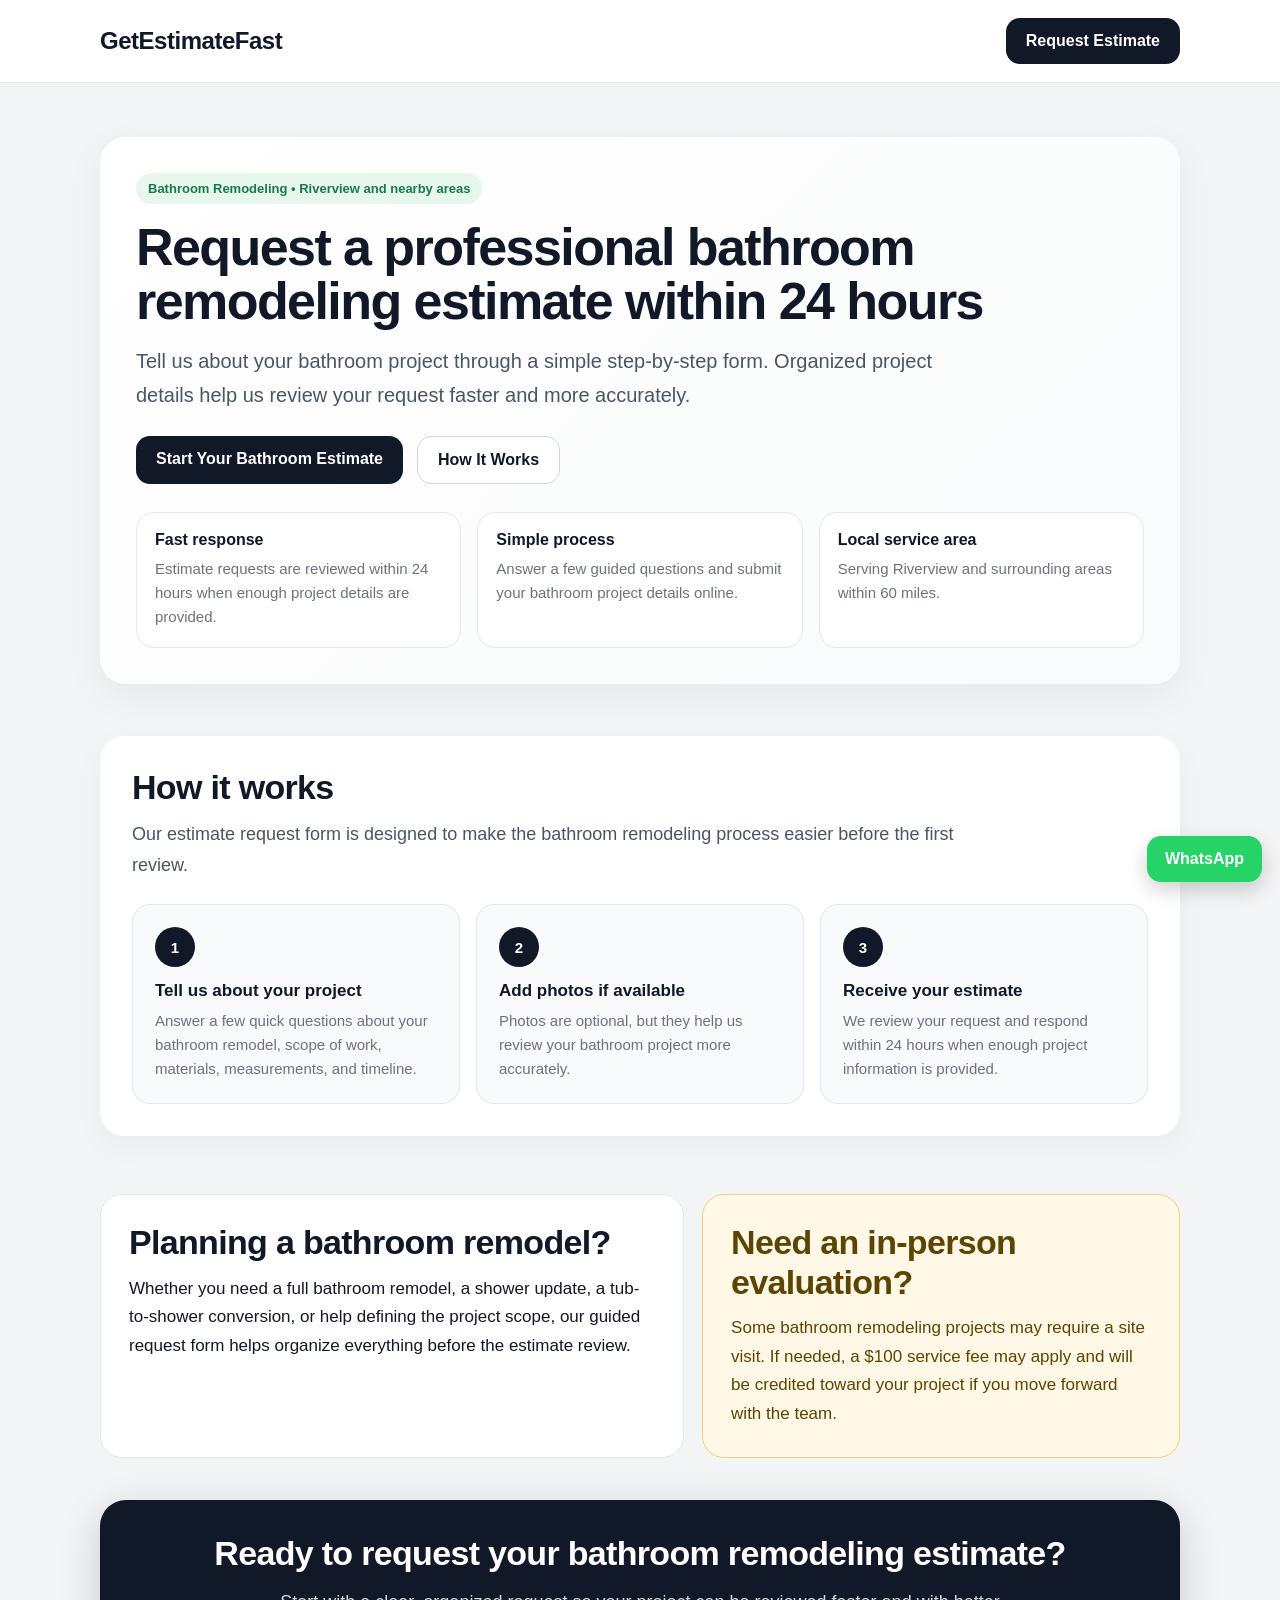
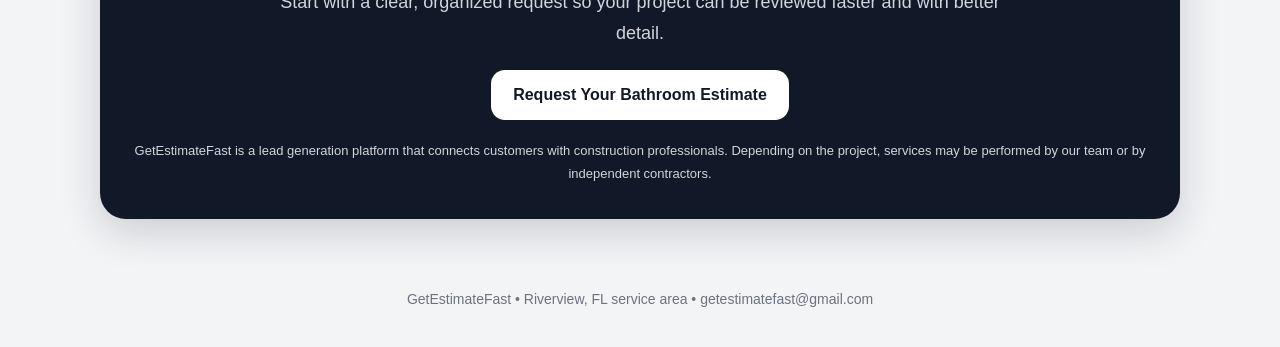
==== index.html @ bce9cc0d "Add files via upload" ====
<!DOCTYPE html>
<html lang="en">
<head>

<!-- Google tag (gtag.js) -->
<script async src="https://www.googletagmanager.com/gtag/js?id=AW-18090208680"></script>
<script>
  window.dataLayer = window.dataLayer || [];
  function gtag(){dataLayer.push(arguments);}
  gtag('js', new Date());

  gtag('config', 'AW-18090208680');
</script>

  <meta charset="UTF-8" />
  <meta name="viewport" content="width=device-width, initial-scale=1.0" />
  <title>GetEstimateFast | Bathroom Remodeling Estimates</title>
  <meta
    name="description"
    content="Request a professional bathroom remodeling estimate within 24 hours in Riverview and surrounding areas."
  />
  <style>
    * {
      box-sizing: border-box;
    }

    body {
      margin: 0;
      font-family: Arial, sans-serif;
      background: #f3f4f6;
      color: #111827;
    }

    .container {
      max-width: 1120px;
      margin: 0 auto;
      padding: 0 20px;
    }

    .header {
      position: sticky;
      top: 0;
      z-index: 100;
      background: rgba(255,255,255,0.96);
      backdrop-filter: blur(8px);
      border-bottom: 1px solid #e5e7eb;
    }

    .header-inner {
      display: flex;
      align-items: center;
      justify-content: space-between;
      gap: 16px;
      padding: 18px 0;
    }

    .brand {
      text-decoration: none;
      color: #111827;
      font-size: 24px;
      font-weight: 800;
      letter-spacing: -0.02em;
    }

    .header-btn,
    .primary-btn,
    .secondary-btn,
    .cta-btn,
    .wa-float {
      text-decoration: none;
      font-weight: 800;
      border-radius: 14px;
      transition: 0.2s ease;
    }

    .header-btn,
    .primary-btn {
      background: #111827;
      color: #fff;
      display: inline-block;
      padding: 14px 20px;
    }

    .secondary-btn {
      background: #fff;
      color: #111827;
      border: 1px solid #d1d5db;
      display: inline-block;
      padding: 14px 20px;
    }

    .header-btn:hover,
    .primary-btn:hover,
    .secondary-btn:hover,
    .cta-btn:hover,
    .wa-float:hover {
      opacity: 0.95;
    }

    .hero {
      padding: 54px 0 28px;
    }

    .hero-card {
      background: linear-gradient(135deg, #ffffff 0%, #f9fafb 100%);
      border-radius: 26px;
      padding: 36px;
      box-shadow: 0 12px 40px rgba(0,0,0,0.05);
    }

    .badge {
      display: inline-block;
      background: #e8f7ec;
      color: #18794e;
      font-size: 13px;
      font-weight: 800;
      padding: 8px 12px;
      border-radius: 999px;
      margin-bottom: 16px;
    }

    h1 {
      margin: 0 0 16px;
      font-size: 52px;
      line-height: 1.04;
      letter-spacing: -0.03em;
      max-width: 860px;
    }

    .hero-text {
      max-width: 820px;
      font-size: 20px;
      line-height: 1.7;
      color: #4b5563;
      margin: 0 0 24px;
    }

    .hero-actions {
      display: flex;
      flex-wrap: wrap;
      gap: 14px;
      margin-bottom: 28px;
    }

    .hero-grid {
      display: grid;
      grid-template-columns: repeat(3, 1fr);
      gap: 16px;
      margin-top: 10px;
    }

    .hero-info {
      background: #fff;
      border: 1px solid #e5e7eb;
      border-radius: 18px;
      padding: 18px;
    }

    .hero-info strong {
      display: block;
      margin-bottom: 8px;
      font-size: 16px;
    }

    .hero-info span {
      display: block;
      color: #6b7280;
      font-size: 15px;
      line-height: 1.6;
    }

    .section {
      padding: 24px 0;
    }

    .section-card {
      background: #fff;
      border-radius: 24px;
      padding: 32px;
      box-shadow: 0 10px 32px rgba(0,0,0,0.04);
    }

    h2 {
      margin: 0 0 12px;
      font-size: 34px;
      line-height: 1.15;
      letter-spacing: -0.02em;
    }

    .section-text {
      margin: 0;
      color: #4b5563;
      font-size: 18px;
      line-height: 1.7;
      max-width: 860px;
    }

    .steps-grid {
      display: grid;
      grid-template-columns: repeat(3, 1fr);
      gap: 16px;
      margin-top: 24px;
    }

    .step-card {
      background: #f9fafb;
      border: 1px solid #e5e7eb;
      border-radius: 18px;
      padding: 22px;
    }

    .step-number {
      width: 40px;
      height: 40px;
      border-radius: 999px;
      background: #111827;
      color: #fff;
      display: flex;
      align-items: center;
      justify-content: center;
      font-weight: 800;
      font-size: 15px;
      margin-bottom: 14px;
    }

    .step-card strong {
      display: block;
      margin-bottom: 8px;
      font-size: 17px;
    }

    .step-card span {
      color: #6b7280;
      font-size: 15px;
      line-height: 1.6;
    }

    .split-grid {
      display: grid;
      grid-template-columns: 1.1fr 0.9fr;
      gap: 18px;
      margin-top: 10px;
    }

    .feature-box,
    .visit-box {
      border-radius: 22px;
      padding: 28px;
    }

    .feature-box {
      background: #fff;
      border: 1px solid #e5e7eb;
    }

    .visit-box {
      background: #fff8e7;
      border: 1px solid #f3d27a;
      color: #5c4500;
    }

    .feature-box p,
    .visit-box p {
      margin: 0;
      font-size: 17px;
      line-height: 1.7;
    }

    .cta-section {
      padding: 18px 0 48px;
    }

    .cta-box {
      background: #111827;
      color: #fff;
      border-radius: 26px;
      text-align: center;
      padding: 34px;
      box-shadow: 0 12px 40px rgba(17,24,39,0.18);
    }

    .cta-box h2 {
      color: #fff;
      margin-bottom: 14px;
    }

    .cta-box p {
      margin: 0 auto 22px;
      max-width: 760px;
      color: #d1d5db;
      font-size: 18px;
      line-height: 1.7;
    }

    .cta-btn {
      display: inline-block;
      background: #fff;
      color: #111827;
      padding: 16px 22px;
    }

    .disclaimer {
      margin-top: 20px;
      color: #d1d5db;
      font-size: 13px;
      line-height: 1.7;
    }

    .footer {
      text-align: center;
      color: #6b7280;
      font-size: 14px;
      padding: 24px 0 40px;
    }

    .wa-float {
      position: fixed;
      right: 18px;
      bottom: 18px;
      background: #25d366;
      color: #fff;
      padding: 14px 18px;
      display: inline-block;
      box-shadow: 0 8px 20px rgba(0,0,0,0.18);
      z-index: 90;
    }

    @media (max-width: 920px) {
      h1 {
        font-size: 42px;
      }

      .hero-grid,
      .steps-grid,
      .split-grid {
        grid-template-columns: 1fr;
      }
    }

    @media (max-width: 640px) {
      .header-inner {
        flex-direction: column;
        align-items: flex-start;
      }

      .hero {
        padding-top: 28px;
      }

      .hero-card,
      .section-card,
      .cta-box {
        padding: 22px;
      }

      h1 {
        font-size: 34px;
      }

      h2 {
        font-size: 28px;
      }

      .hero-text,
      .section-text,
      .feature-box p,
      .visit-box p,
      .cta-box p {
        font-size: 17px;
      }

      .hero-actions {
        flex-direction: column;
      }

      .header-btn,
      .primary-btn,
      .secondary-btn,
      .cta-btn {
        width: 100%;
        text-align: center;
      }
    }
  </style>
</head>
<body>
  <a
    class="wa-float"
    href="https://wa.me/18135917560?text=Hello,%20I%20would%20like%20to%20request%20a%20bathroom%20remodeling%20estimate."
    target="_blank"
  >
    WhatsApp
  </a>

  <header class="header">
    <div class="container">
      <div class="header-inner">
        <a href="index.html" class="brand">GetEstimateFast</a>
        <a href="bathroom-remodeling.html" class="header-btn">Request Estimate</a>
      </div>
    </div>
  </header>

  <main>
    <section class="hero">
      <div class="container">
        <div class="hero-card">
          <div class="badge">Bathroom Remodeling • Riverview and nearby areas</div>
          <h1>Request a professional bathroom remodeling estimate within 24 hours</h1>
          <p class="hero-text">
            Tell us about your bathroom project through a simple step-by-step form. Organized project details help us review your request faster and more accurately.
          </p>

          <div class="hero-actions">
            <a class="primary-btn" href="bathroom-remodeling.html">Start Your Bathroom Estimate</a>
            <a class="secondary-btn" href="#how-it-works">How It Works</a>
          </div>

          <div class="hero-grid">
            <div class="hero-info">
              <strong>Fast response</strong>
              <span>Estimate requests are reviewed within 24 hours when enough project details are provided.</span>
            </div>
            <div class="hero-info">
              <strong>Simple process</strong>
              <span>Answer a few guided questions and submit your bathroom project details online.</span>
            </div>
            <div class="hero-info">
              <strong>Local service area</strong>
              <span>Serving Riverview and surrounding areas within 60 miles.</span>
            </div>
          </div>
        </div>
      </div>
    </section>

    <section class="section" id="how-it-works">
      <div class="container">
        <div class="section-card">
          <h2>How it works</h2>
          <p class="section-text">
            Our estimate request form is designed to make the bathroom remodeling process easier before the first review.
          </p>

          <div class="steps-grid">
            <div class="step-card">
              <div class="step-number">1</div>
              <strong>Tell us about your project</strong>
              <span>Answer a few quick questions about your bathroom remodel, scope of work, materials, measurements, and timeline.</span>
            </div>
            <div class="step-card">
              <div class="step-number">2</div>
              <strong>Add photos if available</strong>
              <span>Photos are optional, but they help us review your bathroom project more accurately.</span>
            </div>
            <div class="step-card">
              <div class="step-number">3</div>
              <strong>Receive your estimate</strong>
              <span>We review your request and respond within 24 hours when enough project information is provided.</span>
            </div>
          </div>
        </div>
      </div>
    </section>

    <section class="section">
      <div class="container">
        <div class="split-grid">
          <div class="feature-box">
            <h2>Planning a bathroom remodel?</h2>
            <p>
              Whether you need a full bathroom remodel, a shower update, a tub-to-shower conversion, or help defining the project scope, our guided request form helps organize everything before the estimate review.
            </p>
          </div>

          <div class="visit-box">
            <h2>Need an in-person evaluation?</h2>
            <p>
              Some bathroom remodeling projects may require a site visit. If needed, a $100 service fee may apply and will be credited toward your project if you move forward with the team.
            </p>
          </div>
        </div>
      </div>
    </section>

    <section class="cta-section">
      <div class="container">
        <div class="cta-box">
          <h2>Ready to request your bathroom remodeling estimate?</h2>
          <p>
            Start with a clear, organized request so your project can be reviewed faster and with better detail.
          </p>
          <a class="cta-btn" href="bathroom-remodeling.html">Request Your Bathroom Estimate</a>

          <div class="disclaimer">
            GetEstimateFast is a lead generation platform that connects customers with construction professionals. Depending on the project, services may be performed by our team or by independent contractors.
          </div>
        </div>
      </div>
    </section>
  </main>

  <footer class="footer">
    <div class="container">
      GetEstimateFast • Riverview, FL service area • getestimatefast@gmail.com
    </div>
  </footer>
</body>
</html>
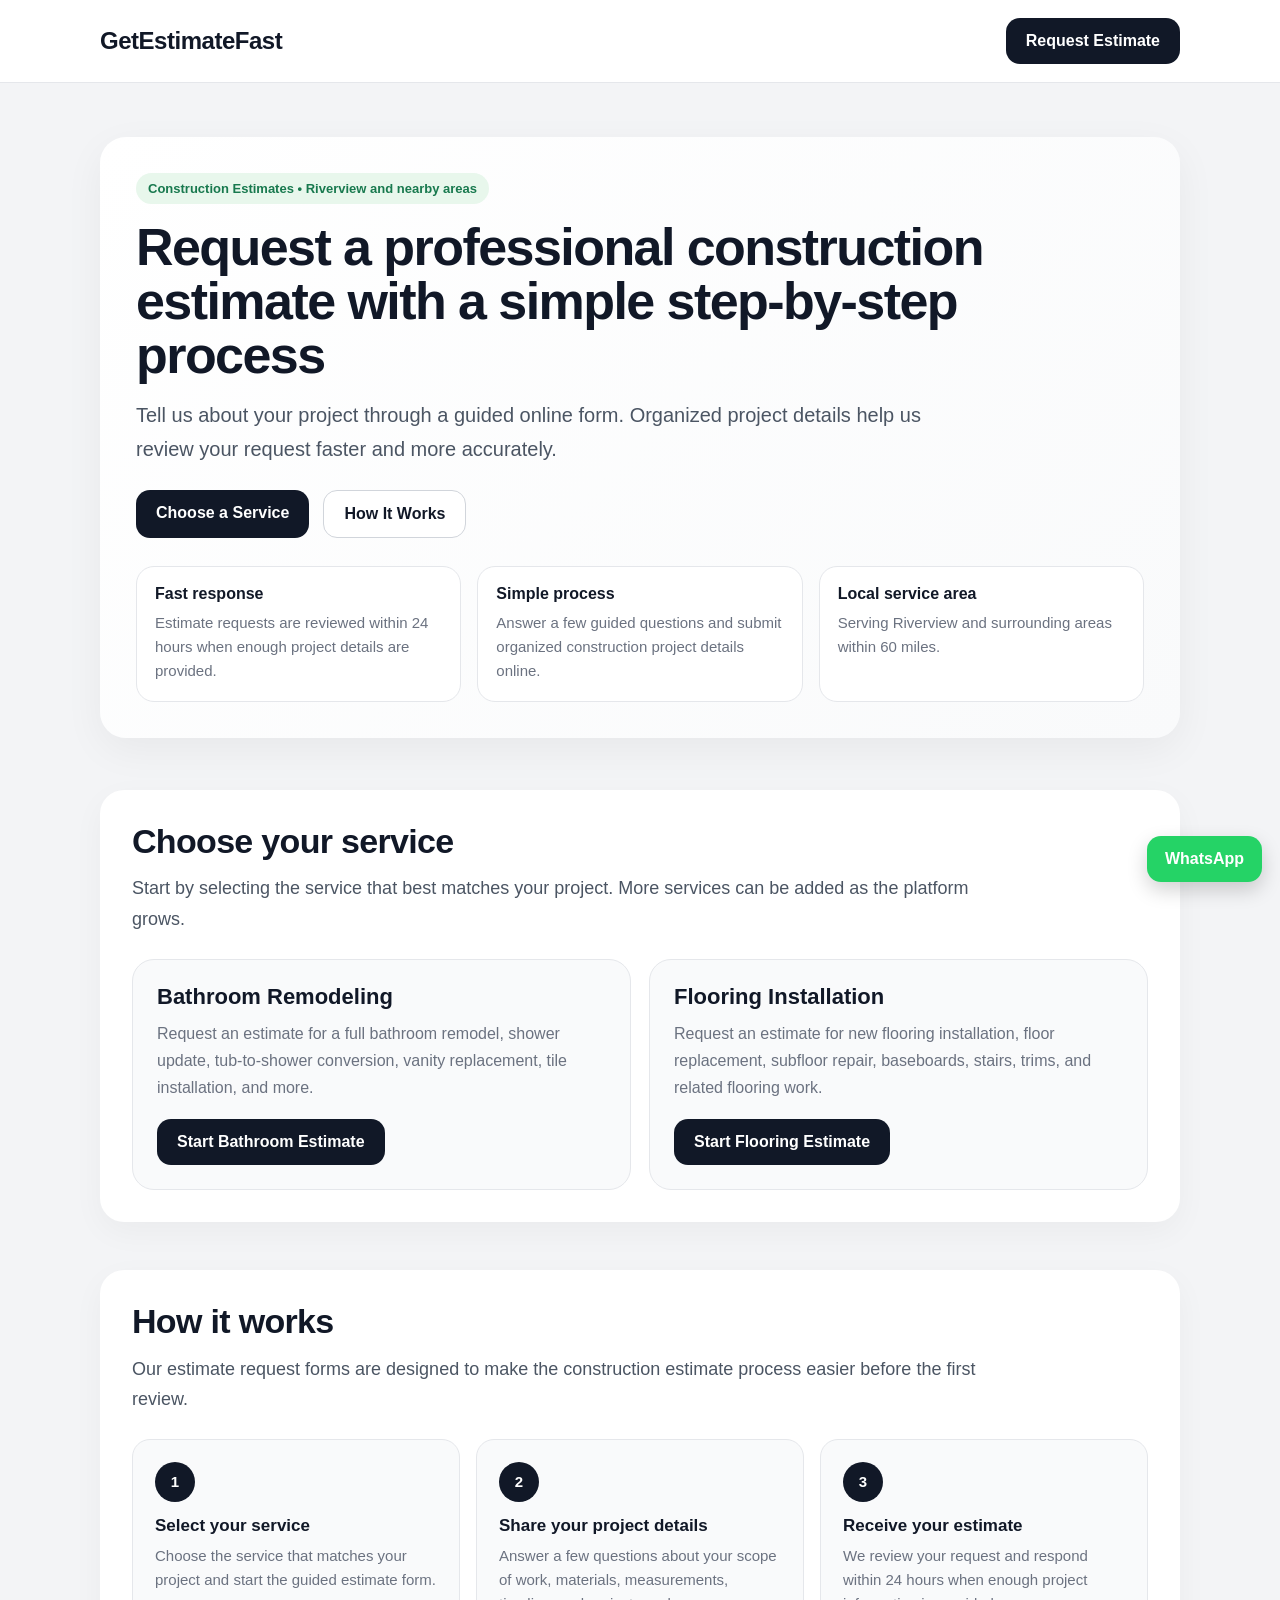
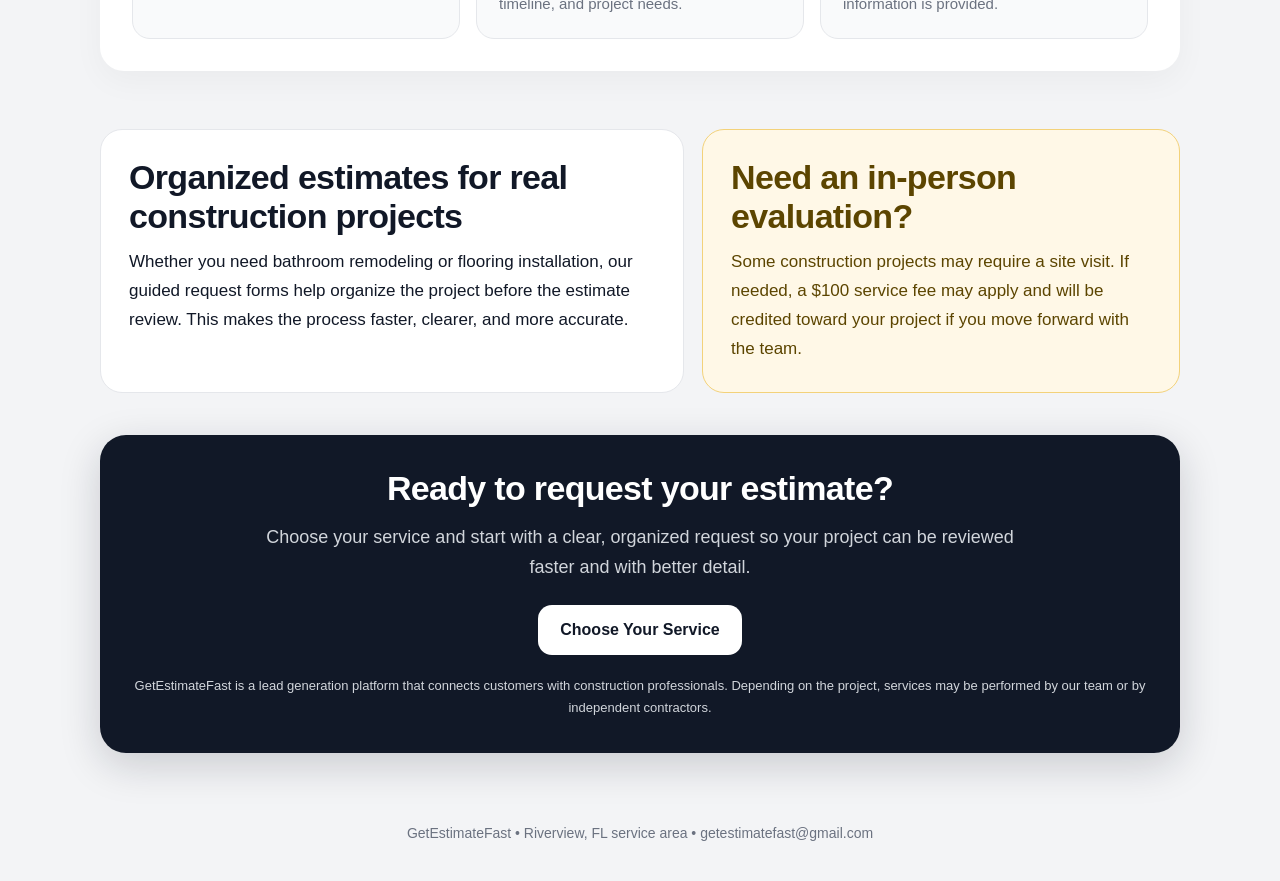
==== commit 0d9a1ca5: "Update index.html" ====
--- a/index.html
+++ b/index.html
@@ -2,23 +2,23 @@
 <html lang="en">
 <head>
 
-<!-- Google tag (gtag.js) -->
-<script async src="https://www.googletagmanager.com/gtag/js?id=AW-18090208680"></script>
-<script>
-  window.dataLayer = window.dataLayer || [];
-  function gtag(){dataLayer.push(arguments);}
-  gtag('js', new Date());
-
-  gtag('config', 'AW-18090208680');
-</script>
+  <!-- Google tag (gtag.js) -->
+  <script async src="https://www.googletagmanager.com/gtag/js?id=AW-18090208680"></script>
+  <script>
+    window.dataLayer = window.dataLayer || [];
+    function gtag(){dataLayer.push(arguments);}
+    gtag('js', new Date());
+    gtag('config', 'AW-18090208680');
+  </script>
 
   <meta charset="UTF-8" />
   <meta name="viewport" content="width=device-width, initial-scale=1.0" />
-  <title>GetEstimateFast | Bathroom Remodeling Estimates</title>
+  <title>GetEstimateFast | Construction Estimates</title>
   <meta
     name="description"
-    content="Request a professional bathroom remodeling estimate within 24 hours in Riverview and surrounding areas."
+    content="Request a professional construction estimate for bathroom remodeling and flooring installation in Riverview and surrounding areas."
   />
+
   <style>
     * {
       box-sizing: border-box;
@@ -65,6 +65,7 @@
     .header-btn,
     .primary-btn,
     .secondary-btn,
+    .service-btn,
     .cta-btn,
     .wa-float {
       text-decoration: none;
@@ -74,7 +75,8 @@
     }
 
     .header-btn,
-    .primary-btn {
+    .primary-btn,
+    .service-btn {
       background: #111827;
       color: #fff;
       display: inline-block;
@@ -92,6 +94,7 @@
     .header-btn:hover,
     .primary-btn:hover,
     .secondary-btn:hover,
+    .service-btn:hover,
     .cta-btn:hover,
     .wa-float:hover {
       opacity: 0.95;
@@ -124,11 +127,11 @@
       font-size: 52px;
       line-height: 1.04;
       letter-spacing: -0.03em;
-      max-width: 860px;
+      max-width: 900px;
     }
 
     .hero-text {
-      max-width: 820px;
+      max-width: 840px;
       font-size: 20px;
       line-height: 1.7;
       color: #4b5563;
@@ -193,6 +196,34 @@
       font-size: 18px;
       line-height: 1.7;
       max-width: 860px;
+    }
+
+    .services-grid {
+      display: grid;
+      grid-template-columns: repeat(2, 1fr);
+      gap: 18px;
+      margin-top: 24px;
+    }
+
+    .service-card {
+      background: #f9fafb;
+      border: 1px solid #e5e7eb;
+      border-radius: 22px;
+      padding: 24px;
+    }
+
+    .service-card strong {
+      display: block;
+      margin-bottom: 10px;
+      font-size: 22px;
+      line-height: 1.2;
+    }
+
+    .service-card p {
+      margin: 0 0 18px;
+      color: #6b7280;
+      font-size: 16px;
+      line-height: 1.7;
     }
 
     .steps-grid {
@@ -331,6 +362,7 @@
       }
 
       .hero-grid,
+      .services-grid,
       .steps-grid,
       .split-grid {
         grid-template-columns: 1fr;
@@ -365,7 +397,8 @@
       .section-text,
       .feature-box p,
       .visit-box p,
-      .cta-box p {
+      .cta-box p,
+      .service-card p {
         font-size: 17px;
       }
 
@@ -376,6 +409,7 @@
       .header-btn,
       .primary-btn,
       .secondary-btn,
+      .service-btn,
       .cta-btn {
         width: 100%;
         text-align: center;
@@ -386,7 +420,7 @@
 <body>
   <a
     class="wa-float"
-    href="https://wa.me/18135917560?text=Hello,%20I%20would%20like%20to%20request%20a%20bathroom%20remodeling%20estimate."
+    href="https://wa.me/18135917560?text=Hello,%20I%20would%20like%20to%20request%20a%20construction%20estimate."
     target="_blank"
   >
     WhatsApp
@@ -396,7 +430,7 @@
     <div class="container">
       <div class="header-inner">
         <a href="index.html" class="brand">GetEstimateFast</a>
-        <a href="bathroom-remodeling.html" class="header-btn">Request Estimate</a>
+        <a href="#services" class="header-btn">Request Estimate</a>
       </div>
     </div>
   </header>
@@ -405,14 +439,14 @@
     <section class="hero">
       <div class="container">
         <div class="hero-card">
-          <div class="badge">Bathroom Remodeling • Riverview and nearby areas</div>
-          <h1>Request a professional bathroom remodeling estimate within 24 hours</h1>
+          <div class="badge">Construction Estimates • Riverview and nearby areas</div>
+          <h1>Request a professional construction estimate with a simple step-by-step process</h1>
           <p class="hero-text">
-            Tell us about your bathroom project through a simple step-by-step form. Organized project details help us review your request faster and more accurately.
+            Tell us about your project through a guided online form. Organized project details help us review your request faster and more accurately.
           </p>
 
           <div class="hero-actions">
-            <a class="primary-btn" href="bathroom-remodeling.html">Start Your Bathroom Estimate</a>
+            <a class="primary-btn" href="#services">Choose a Service</a>
             <a class="secondary-btn" href="#how-it-works">How It Works</a>
           </div>
 
@@ -423,11 +457,40 @@
             </div>
             <div class="hero-info">
               <strong>Simple process</strong>
-              <span>Answer a few guided questions and submit your bathroom project details online.</span>
+              <span>Answer a few guided questions and submit organized construction project details online.</span>
             </div>
             <div class="hero-info">
               <strong>Local service area</strong>
               <span>Serving Riverview and surrounding areas within 60 miles.</span>
+            </div>
+          </div>
+        </div>
+      </div>
+    </section>
+
+    <section class="section" id="services">
+      <div class="container">
+        <div class="section-card">
+          <h2>Choose your service</h2>
+          <p class="section-text">
+            Start by selecting the service that best matches your project. More services can be added as the platform grows.
+          </p>
+
+          <div class="services-grid">
+            <div class="service-card">
+              <strong>Bathroom Remodeling</strong>
+              <p>
+                Request an estimate for a full bathroom remodel, shower update, tub-to-shower conversion, vanity replacement, tile installation, and more.
+              </p>
+              <a class="service-btn" href="bathroom-remodeling.html">Start Bathroom Estimate</a>
+            </div>
+
+            <div class="service-card">
+              <strong>Flooring Installation</strong>
+              <p>
+                Request an estimate for new flooring installation, floor replacement, subfloor repair, baseboards, stairs, trims, and related flooring work.
+              </p>
+              <a class="service-btn" href="flooring-installation.html">Start Flooring Estimate</a>
             </div>
           </div>
         </div>
@@ -439,19 +502,19 @@
         <div class="section-card">
           <h2>How it works</h2>
           <p class="section-text">
-            Our estimate request form is designed to make the bathroom remodeling process easier before the first review.
+            Our estimate request forms are designed to make the construction estimate process easier before the first review.
           </p>
 
           <div class="steps-grid">
             <div class="step-card">
               <div class="step-number">1</div>
-              <strong>Tell us about your project</strong>
-              <span>Answer a few quick questions about your bathroom remodel, scope of work, materials, measurements, and timeline.</span>
+              <strong>Select your service</strong>
+              <span>Choose the service that matches your project and start the guided estimate form.</span>
             </div>
             <div class="step-card">
               <div class="step-number">2</div>
-              <strong>Add photos if available</strong>
-              <span>Photos are optional, but they help us review your bathroom project more accurately.</span>
+              <strong>Share your project details</strong>
+              <span>Answer a few questions about your scope of work, materials, measurements, timeline, and project needs.</span>
             </div>
             <div class="step-card">
               <div class="step-number">3</div>
@@ -467,16 +530,16 @@
       <div class="container">
         <div class="split-grid">
           <div class="feature-box">
-            <h2>Planning a bathroom remodel?</h2>
+            <h2>Organized estimates for real construction projects</h2>
             <p>
-              Whether you need a full bathroom remodel, a shower update, a tub-to-shower conversion, or help defining the project scope, our guided request form helps organize everything before the estimate review.
+              Whether you need bathroom remodeling or flooring installation, our guided request forms help organize the project before the estimate review. This makes the process faster, clearer, and more accurate.
             </p>
           </div>
 
           <div class="visit-box">
             <h2>Need an in-person evaluation?</h2>
             <p>
-              Some bathroom remodeling projects may require a site visit. If needed, a $100 service fee may apply and will be credited toward your project if you move forward with the team.
+              Some construction projects may require a site visit. If needed, a $100 service fee may apply and will be credited toward your project if you move forward with the team.
             </p>
           </div>
         </div>
@@ -486,11 +549,11 @@
     <section class="cta-section">
       <div class="container">
         <div class="cta-box">
-          <h2>Ready to request your bathroom remodeling estimate?</h2>
+          <h2>Ready to request your estimate?</h2>
           <p>
-            Start with a clear, organized request so your project can be reviewed faster and with better detail.
+            Choose your service and start with a clear, organized request so your project can be reviewed faster and with better detail.
           </p>
-          <a class="cta-btn" href="bathroom-remodeling.html">Request Your Bathroom Estimate</a>
+          <a class="cta-btn" href="#services">Choose Your Service</a>
 
           <div class="disclaimer">
             GetEstimateFast is a lead generation platform that connects customers with construction professionals. Depending on the project, services may be performed by our team or by independent contractors.
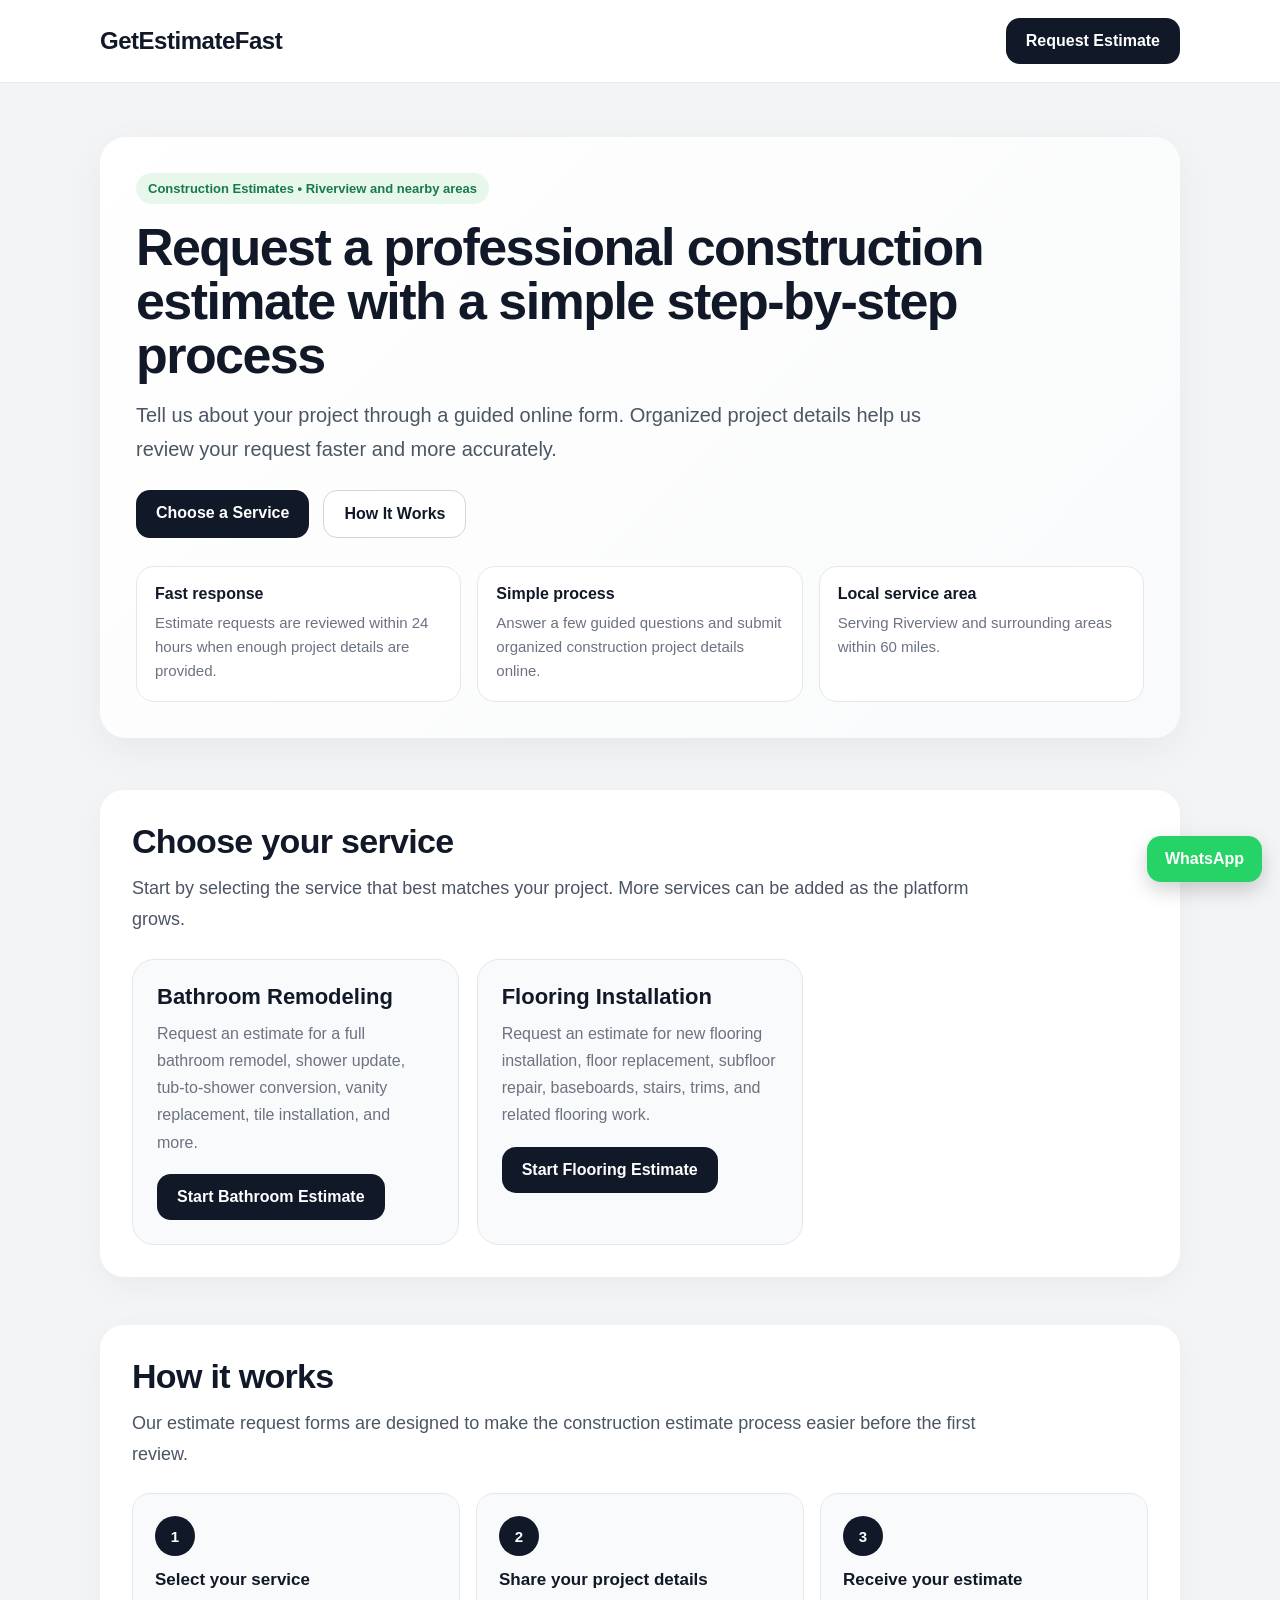
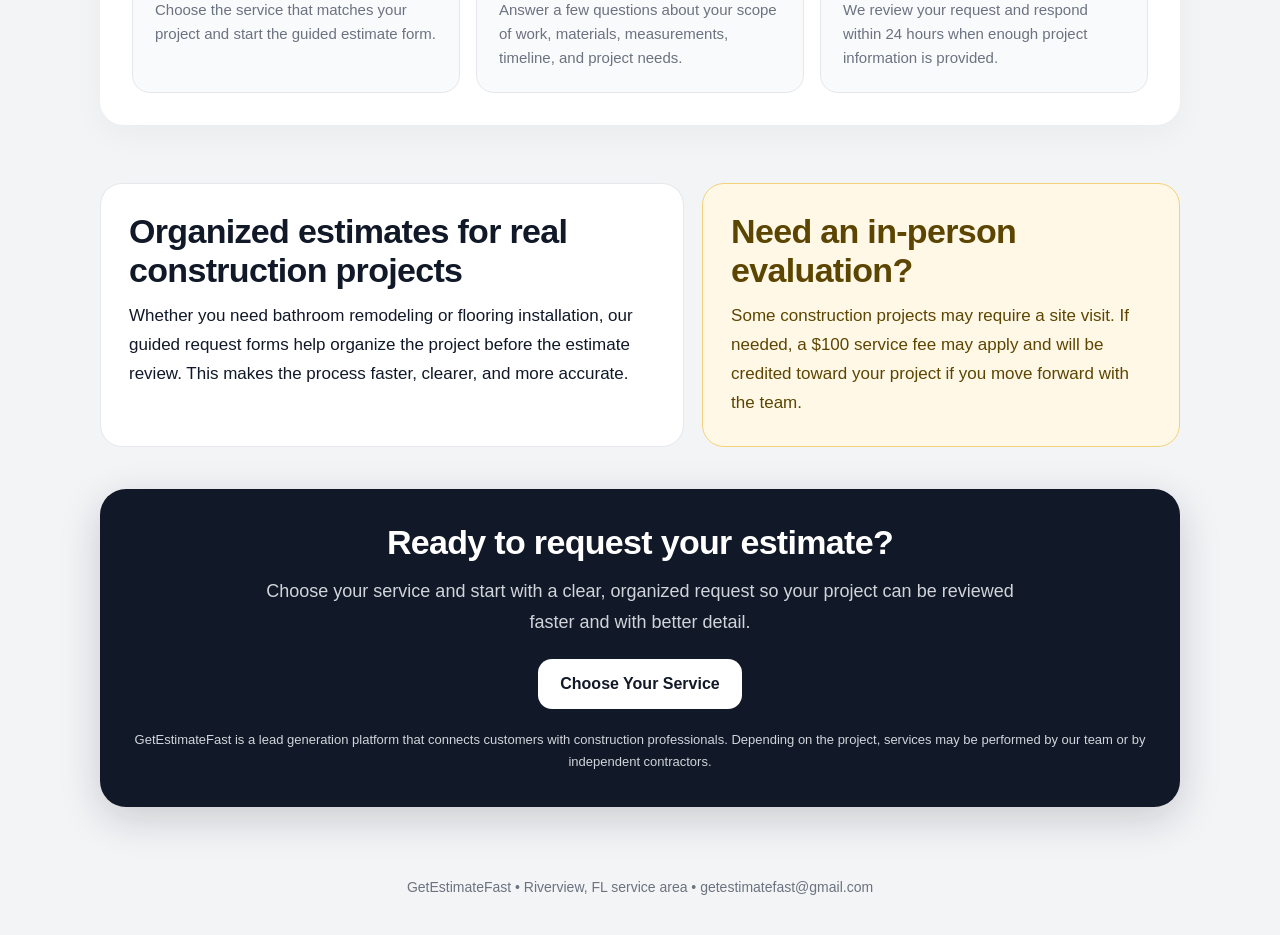
==== commit 4f491cc7: "Update index.html" ====
--- a/index.html
+++ b/index.html
@@ -200,7 +200,7 @@
 
     .services-grid {
       display: grid;
-      grid-template-columns: repeat(2, 1fr);
+      grid-template-columns: repeat(3, 1fr);
       gap: 18px;
       margin-top: 24px;
     }
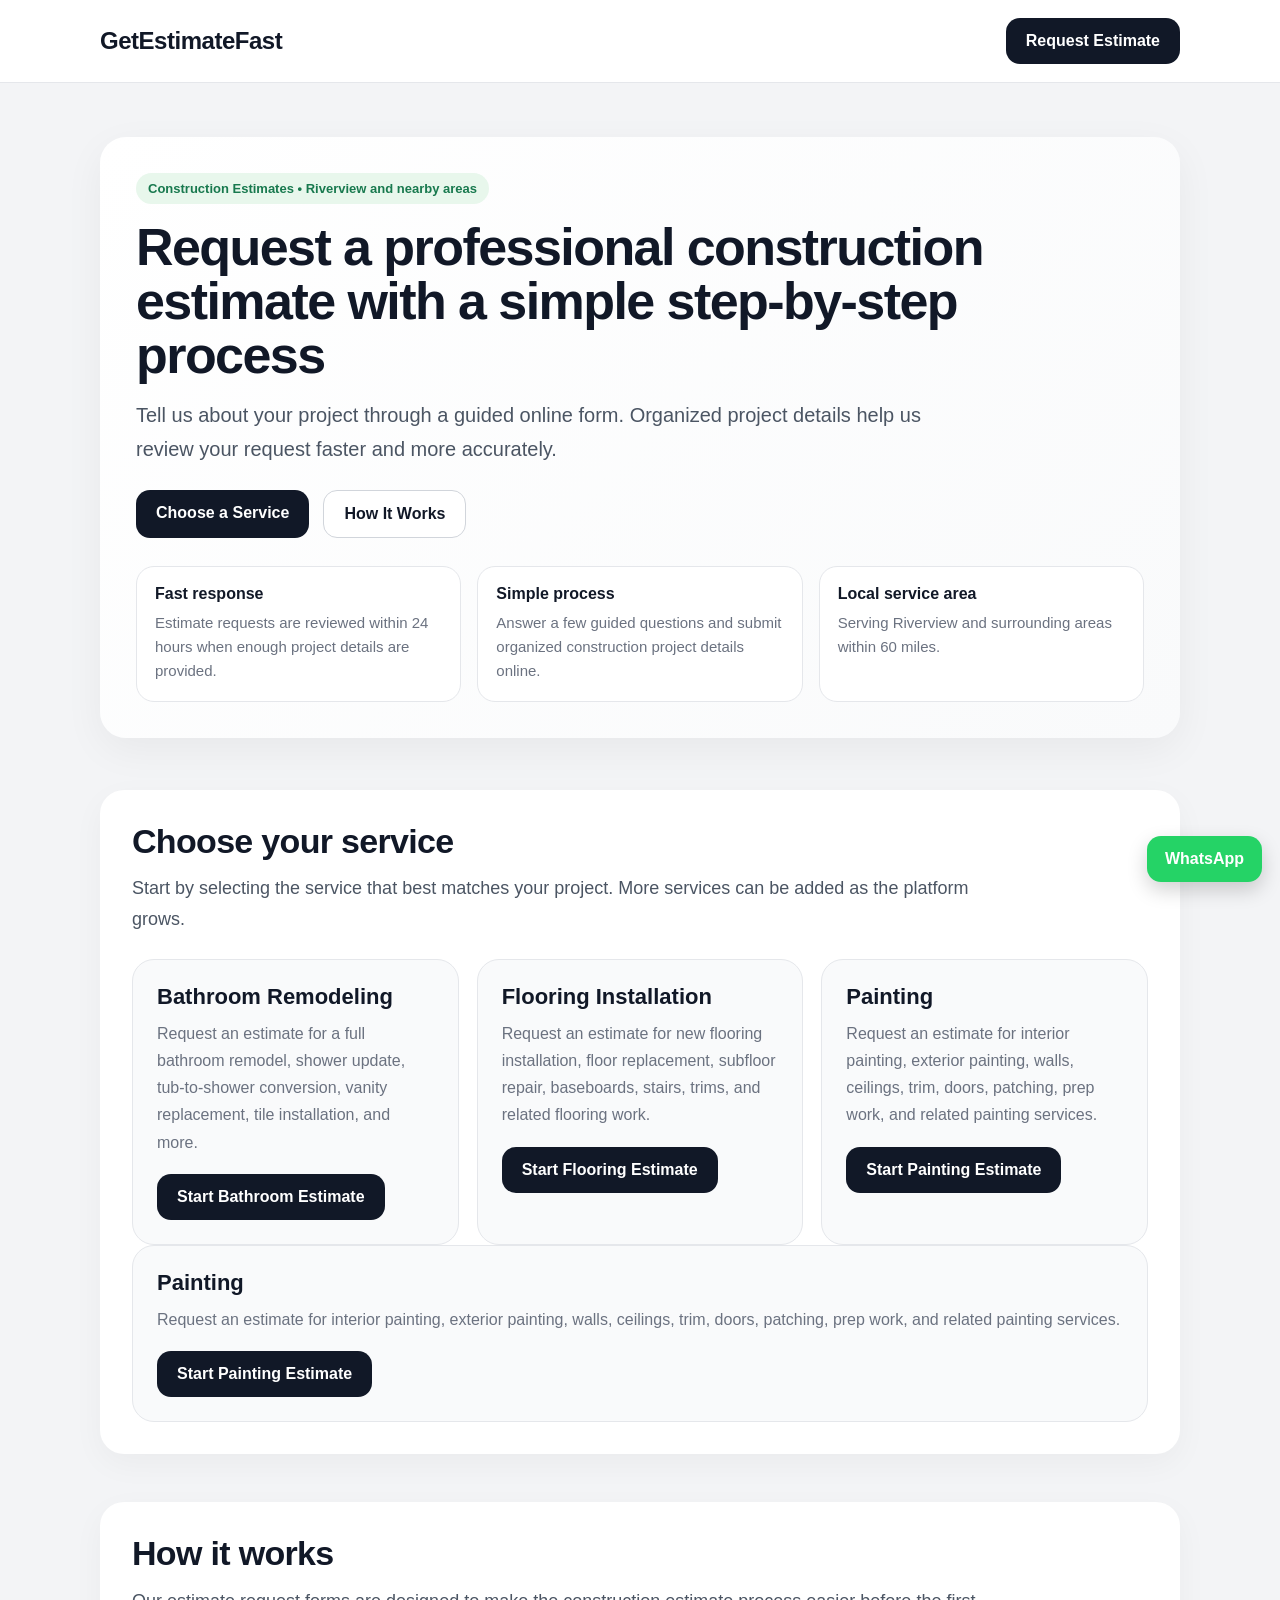
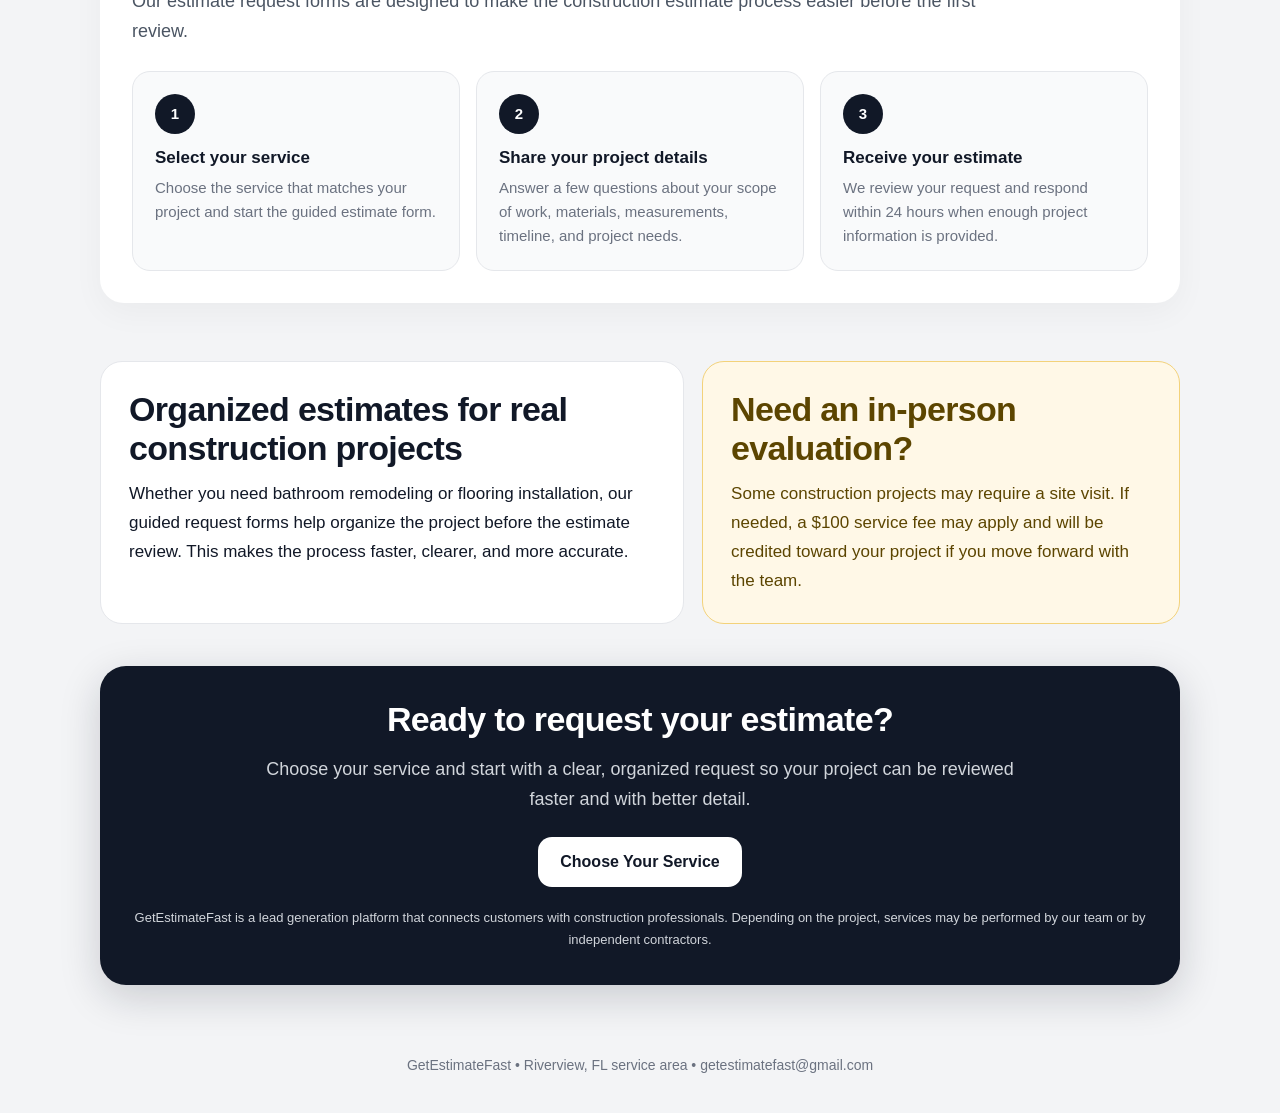
==== commit f294f1f4: "Update index.html" ====
--- a/index.html
+++ b/index.html
@@ -491,7 +491,21 @@
                 Request an estimate for new flooring installation, floor replacement, subfloor repair, baseboards, stairs, trims, and related flooring work.
               </p>
               <a class="service-btn" href="flooring-installation.html">Start Flooring Estimate</a>
-            </div>
+            </div><div class="service-card">
+  <strong>Painting</strong>
+  <p>
+    Request an estimate for interior painting, exterior painting, walls, ceilings, trim, doors, patching, prep work, and related painting services.
+  </p>
+  <a class="service-btn" href="painting.html">Start Painting Estimate</a>
+</div></div>
+
+<div class="service-card">
+  <strong>Painting</strong>
+  <p>
+    Request an estimate for interior painting, exterior painting, walls, ceilings, trim, doors, patching, prep work, and related painting services.
+  </p>
+  <a class="service-btn" href="painting.html">Start Painting Estimate</a>
+</div>
           </div>
         </div>
       </div>
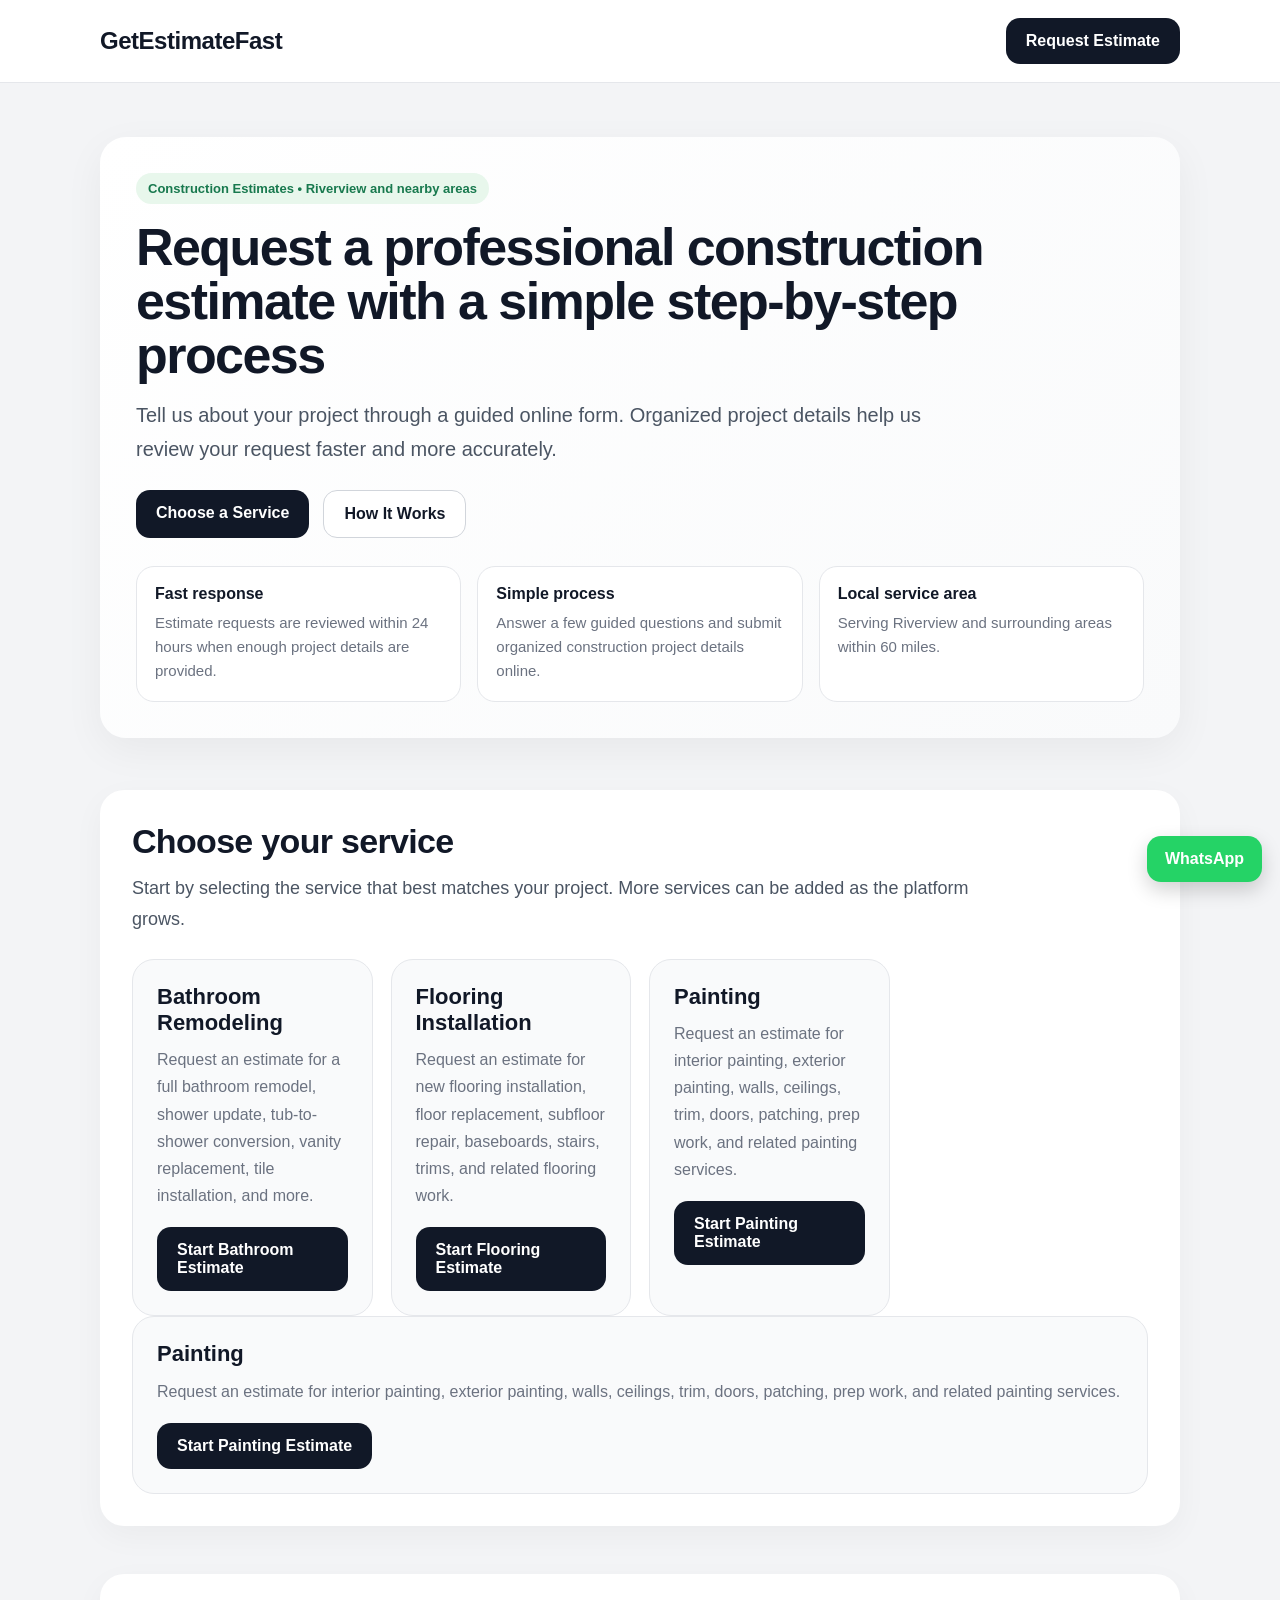
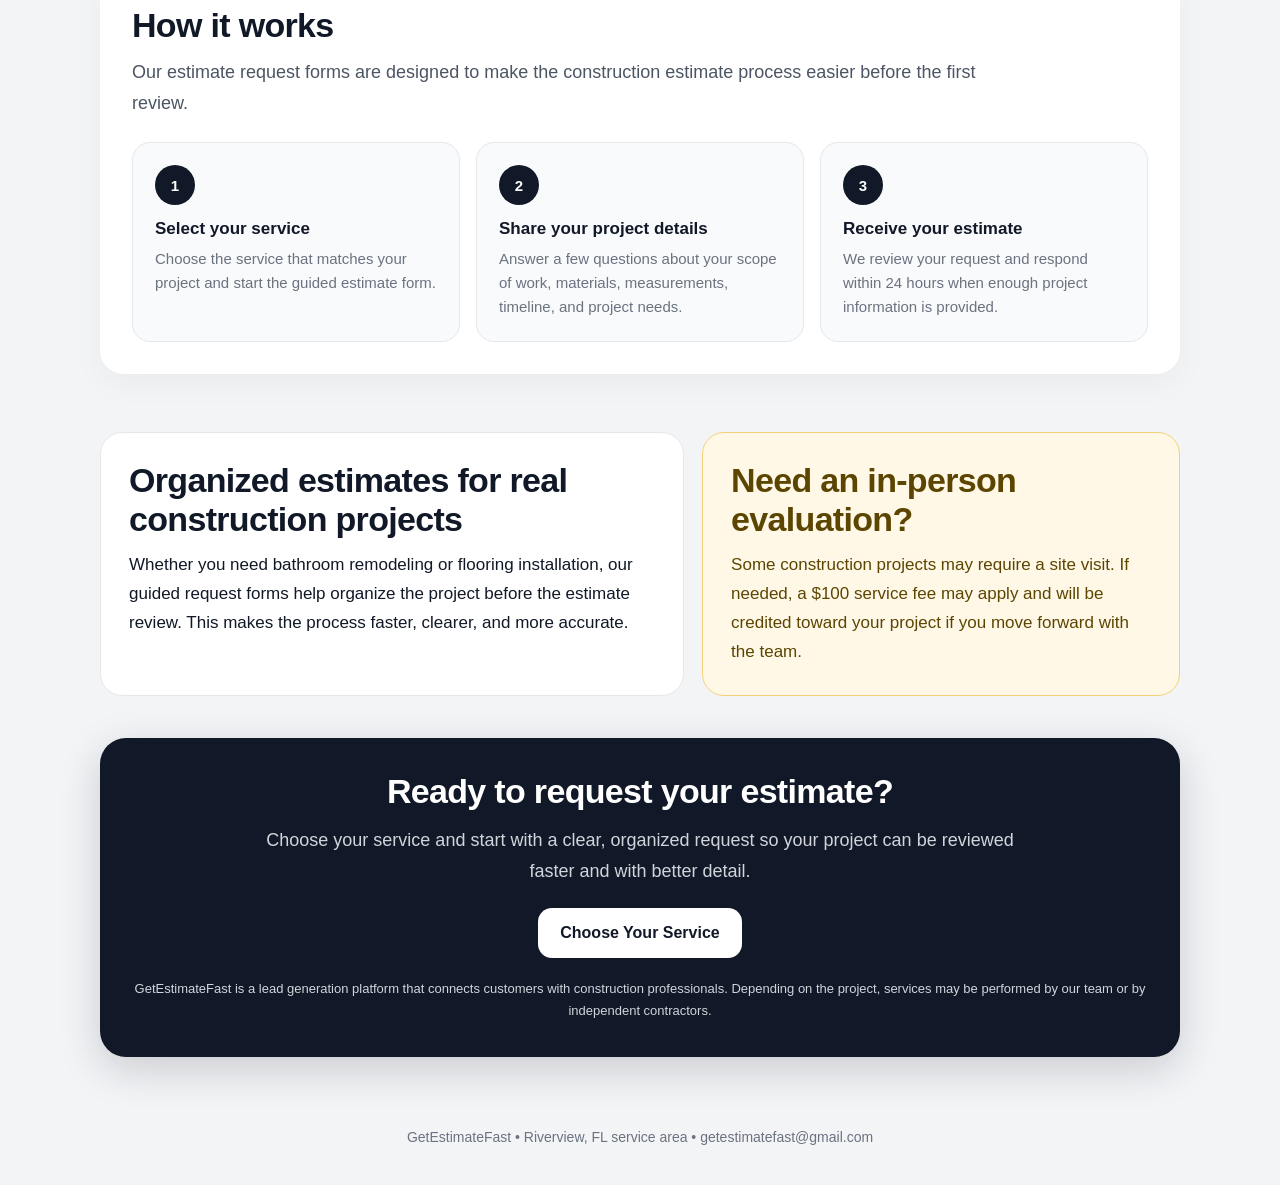
==== commit b4d3af7a: "Update index.html" ====
--- a/index.html
+++ b/index.html
@@ -200,7 +200,7 @@
 
     .services-grid {
       display: grid;
-      grid-template-columns: repeat(3, 1fr);
+      grid-template-columns: repeat(4, 1fr);
       gap: 18px;
       margin-top: 24px;
     }
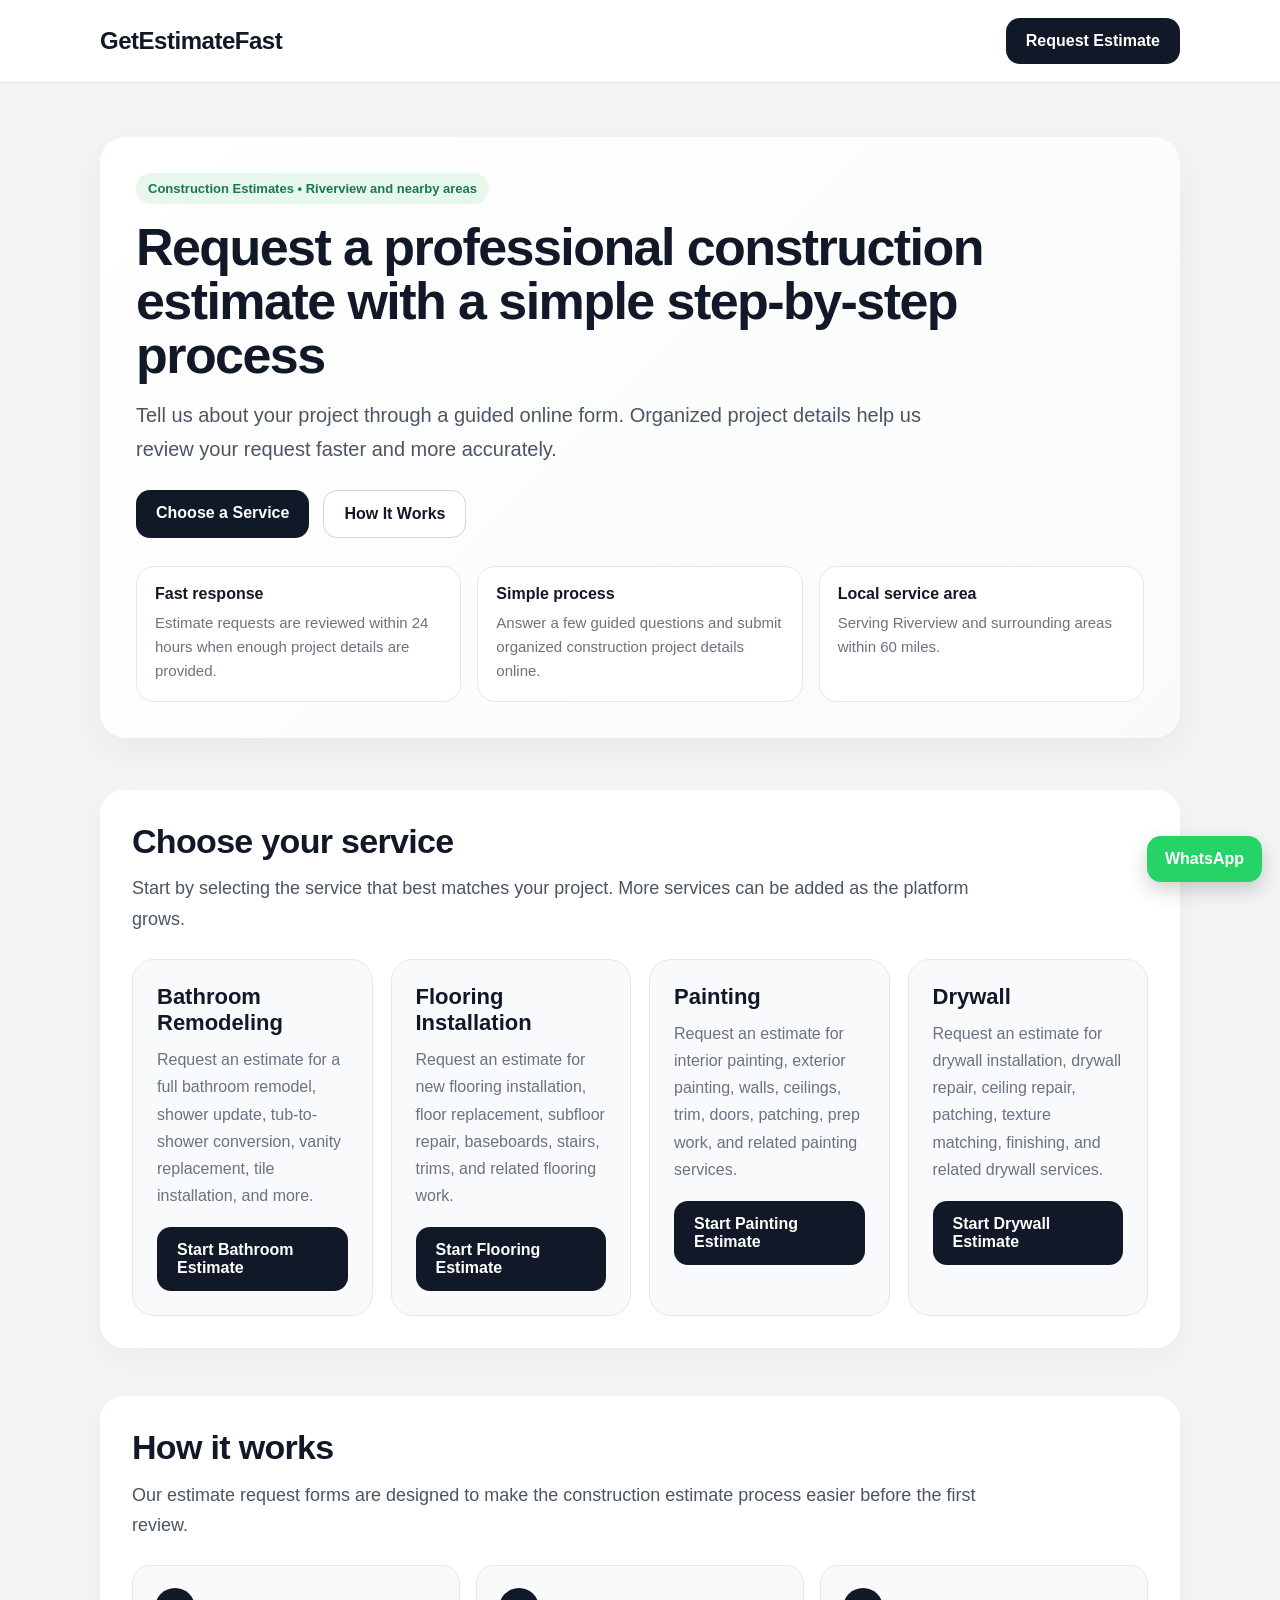
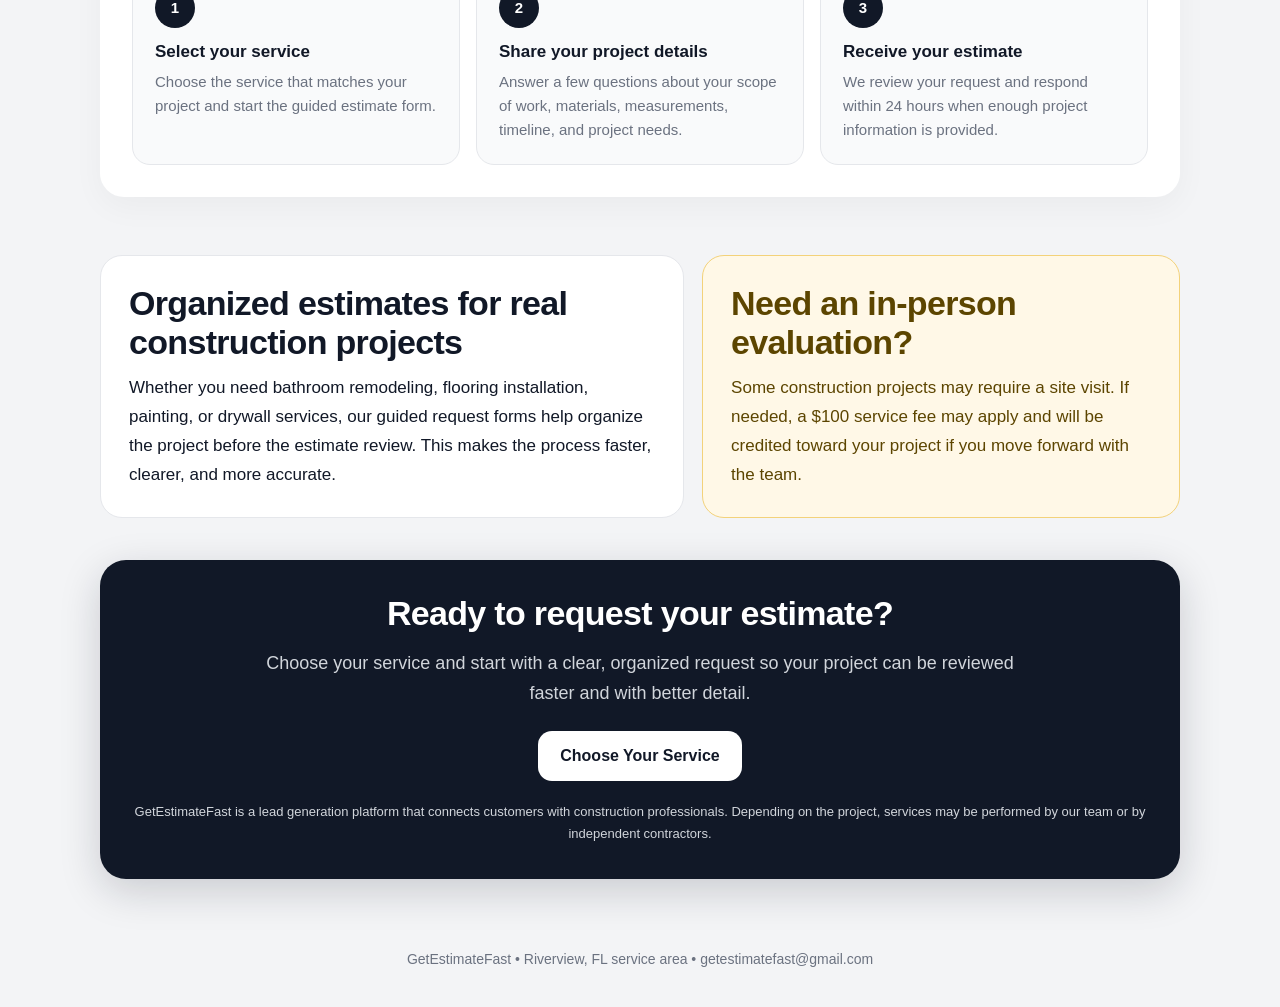
==== commit 10c75d2c: "Update index.html" ====
--- a/index.html
+++ b/index.html
@@ -16,7 +16,7 @@
   <title>GetEstimateFast | Construction Estimates</title>
   <meta
     name="description"
-    content="Request a professional construction estimate for bathroom remodeling and flooring installation in Riverview and surrounding areas."
+    content="Request a professional construction estimate for bathroom remodeling, flooring installation, painting, and drywall in Riverview and surrounding areas."
   />
 
   <style>
@@ -491,21 +491,23 @@
                 Request an estimate for new flooring installation, floor replacement, subfloor repair, baseboards, stairs, trims, and related flooring work.
               </p>
               <a class="service-btn" href="flooring-installation.html">Start Flooring Estimate</a>
-            </div><div class="service-card">
-  <strong>Painting</strong>
-  <p>
-    Request an estimate for interior painting, exterior painting, walls, ceilings, trim, doors, patching, prep work, and related painting services.
-  </p>
-  <a class="service-btn" href="painting.html">Start Painting Estimate</a>
-</div></div>
-
-<div class="service-card">
-  <strong>Painting</strong>
-  <p>
-    Request an estimate for interior painting, exterior painting, walls, ceilings, trim, doors, patching, prep work, and related painting services.
-  </p>
-  <a class="service-btn" href="painting.html">Start Painting Estimate</a>
-</div>
+            </div>
+
+            <div class="service-card">
+              <strong>Painting</strong>
+              <p>
+                Request an estimate for interior painting, exterior painting, walls, ceilings, trim, doors, patching, prep work, and related painting services.
+              </p>
+              <a class="service-btn" href="painting.html">Start Painting Estimate</a>
+            </div>
+
+            <div class="service-card">
+              <strong>Drywall</strong>
+              <p>
+                Request an estimate for drywall installation, drywall repair, ceiling repair, patching, texture matching, finishing, and related drywall services.
+              </p>
+              <a class="service-btn" href="drywall.html">Start Drywall Estimate</a>
+            </div>
           </div>
         </div>
       </div>
@@ -546,7 +548,7 @@
           <div class="feature-box">
             <h2>Organized estimates for real construction projects</h2>
             <p>
-              Whether you need bathroom remodeling or flooring installation, our guided request forms help organize the project before the estimate review. This makes the process faster, clearer, and more accurate.
+              Whether you need bathroom remodeling, flooring installation, painting, or drywall services, our guided request forms help organize the project before the estimate review. This makes the process faster, clearer, and more accurate.
             </p>
           </div>
 
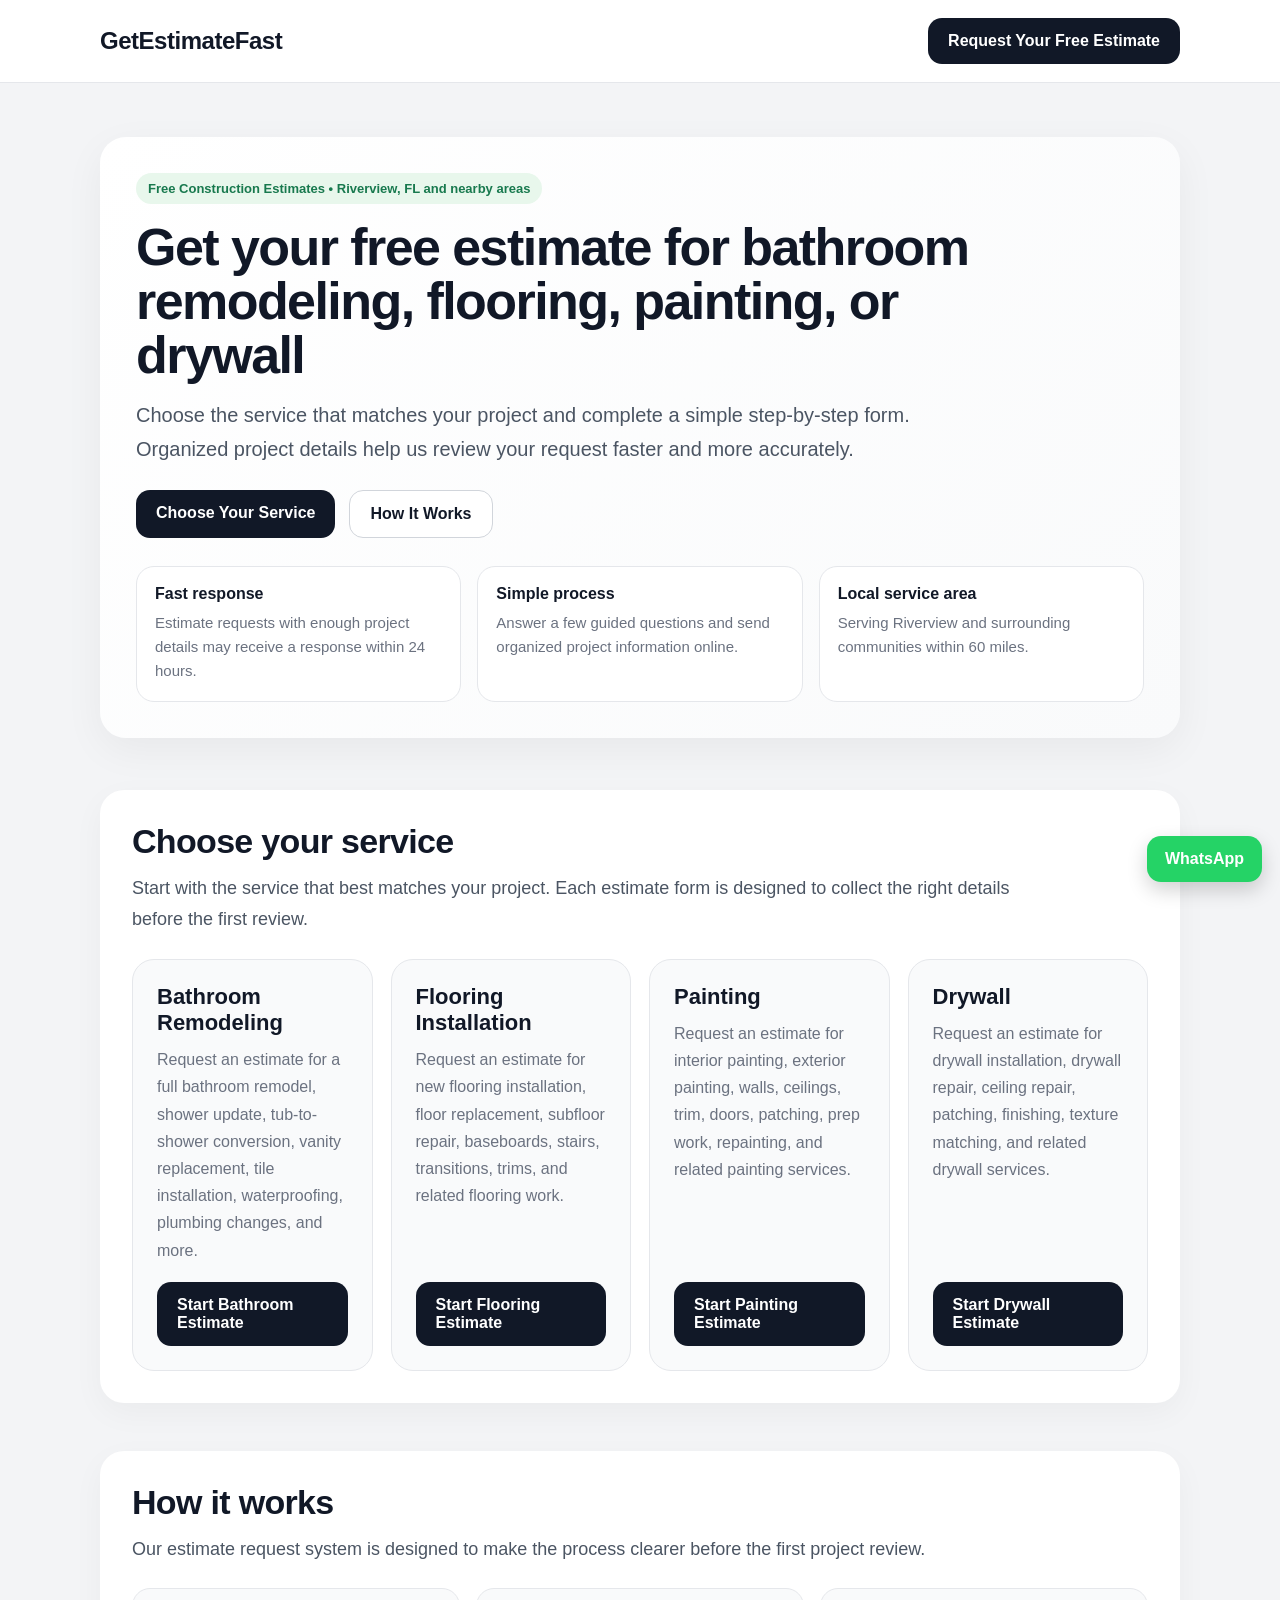
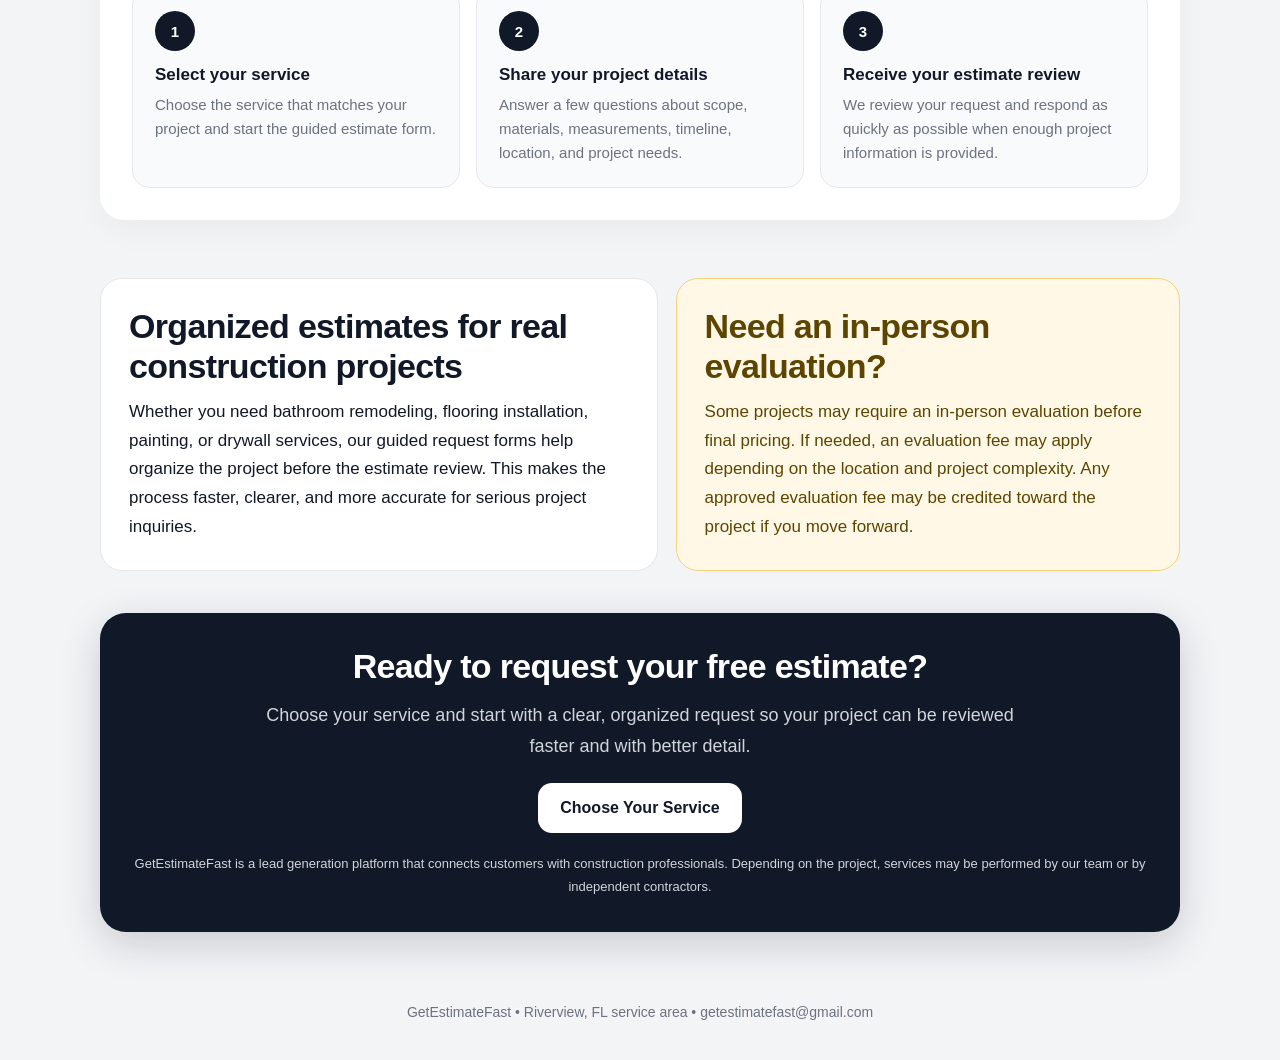
==== commit ff6846f9: "Update index.html" ====
--- a/index.html
+++ b/index.html
@@ -1,7 +1,6 @@
 <!DOCTYPE html>
 <html lang="en">
 <head>
-
   <!-- Google tag (gtag.js) -->
   <script async src="https://www.googletagmanager.com/gtag/js?id=AW-18090208680"></script>
   <script>
@@ -13,15 +12,19 @@
 
   <meta charset="UTF-8" />
   <meta name="viewport" content="width=device-width, initial-scale=1.0" />
-  <title>GetEstimateFast | Construction Estimates</title>
+  <title>Free Construction Estimates in Riverview, FL | GetEstimateFast</title>
   <meta
     name="description"
-    content="Request a professional construction estimate for bathroom remodeling, flooring installation, painting, and drywall in Riverview and surrounding areas."
+    content="Get a free construction estimate in Riverview, FL and surrounding areas. Request estimates for bathroom remodeling, flooring installation, painting, and drywall with a fast, simple step-by-step process."
   />
 
   <style>
     * {
       box-sizing: border-box;
+    }
+
+    html {
+      scroll-behavior: smooth;
     }
 
     body {
@@ -41,7 +44,7 @@
       position: sticky;
       top: 0;
       z-index: 100;
-      background: rgba(255,255,255,0.96);
+      background: rgba(255, 255, 255, 0.96);
       backdrop-filter: blur(8px);
       border-bottom: 1px solid #e5e7eb;
     }
@@ -108,7 +111,7 @@
       background: linear-gradient(135deg, #ffffff 0%, #f9fafb 100%);
       border-radius: 26px;
       padding: 36px;
-      box-shadow: 0 12px 40px rgba(0,0,0,0.05);
+      box-shadow: 0 12px 40px rgba(0, 0, 0, 0.05);
     }
 
     .badge {
@@ -127,11 +130,11 @@
       font-size: 52px;
       line-height: 1.04;
       letter-spacing: -0.03em;
-      max-width: 900px;
+      max-width: 920px;
     }
 
     .hero-text {
-      max-width: 840px;
+      max-width: 860px;
       font-size: 20px;
       line-height: 1.7;
       color: #4b5563;
@@ -180,7 +183,7 @@
       background: #fff;
       border-radius: 24px;
       padding: 32px;
-      box-shadow: 0 10px 32px rgba(0,0,0,0.04);
+      box-shadow: 0 10px 32px rgba(0, 0, 0, 0.04);
     }
 
     h2 {
@@ -195,7 +198,7 @@
       color: #4b5563;
       font-size: 18px;
       line-height: 1.7;
-      max-width: 860px;
+      max-width: 900px;
     }
 
     .services-grid {
@@ -210,6 +213,8 @@
       border: 1px solid #e5e7eb;
       border-radius: 22px;
       padding: 24px;
+      display: flex;
+      flex-direction: column;
     }
 
     .service-card strong {
@@ -224,6 +229,7 @@
       color: #6b7280;
       font-size: 16px;
       line-height: 1.7;
+      flex-grow: 1;
     }
 
     .steps-grid {
@@ -268,7 +274,7 @@
 
     .split-grid {
       display: grid;
-      grid-template-columns: 1.1fr 0.9fr;
+      grid-template-columns: 1.05fr 0.95fr;
       gap: 18px;
       margin-top: 10px;
     }
@@ -307,7 +313,7 @@
       border-radius: 26px;
       text-align: center;
       padding: 34px;
-      box-shadow: 0 12px 40px rgba(17,24,39,0.18);
+      box-shadow: 0 12px 40px rgba(17, 24, 39, 0.18);
     }
 
     .cta-box h2 {
@@ -317,7 +323,7 @@
 
     .cta-box p {
       margin: 0 auto 22px;
-      max-width: 760px;
+      max-width: 780px;
       color: #d1d5db;
       font-size: 18px;
       line-height: 1.7;
@@ -352,7 +358,7 @@
       color: #fff;
       padding: 14px 18px;
       display: inline-block;
-      box-shadow: 0 8px 20px rgba(0,0,0,0.18);
+      box-shadow: 0 8px 20px rgba(0, 0, 0, 0.18);
       z-index: 90;
     }
 
@@ -414,14 +420,21 @@
         width: 100%;
         text-align: center;
       }
+
+      .wa-float {
+        right: 14px;
+        bottom: 14px;
+        padding: 13px 16px;
+      }
     }
   </style>
 </head>
 <body>
   <a
     class="wa-float"
-    href="https://wa.me/18135917560?text=Hello,%20I%20would%20like%20to%20request%20a%20construction%20estimate."
+    href="https://wa.me/18135917560?text=Hello,%20I%20would%20like%20to%20request%20a%20free%20construction%20estimate."
     target="_blank"
+    rel="noopener"
   >
     WhatsApp
   </a>
@@ -430,7 +443,7 @@
     <div class="container">
       <div class="header-inner">
         <a href="index.html" class="brand">GetEstimateFast</a>
-        <a href="#services" class="header-btn">Request Estimate</a>
+        <a href="#services" class="header-btn">Request Your Free Estimate</a>
       </div>
     </div>
   </header>
@@ -439,29 +452,29 @@
     <section class="hero">
       <div class="container">
         <div class="hero-card">
-          <div class="badge">Construction Estimates • Riverview and nearby areas</div>
-          <h1>Request a professional construction estimate with a simple step-by-step process</h1>
+          <div class="badge">Free Construction Estimates • Riverview, FL and nearby areas</div>
+          <h1>Get your free estimate for bathroom remodeling, flooring, painting, or drywall</h1>
           <p class="hero-text">
-            Tell us about your project through a guided online form. Organized project details help us review your request faster and more accurately.
+            Choose the service that matches your project and complete a simple step-by-step form. Organized project details help us review your request faster and more accurately.
           </p>
 
           <div class="hero-actions">
-            <a class="primary-btn" href="#services">Choose a Service</a>
+            <a class="primary-btn" href="#services">Choose Your Service</a>
             <a class="secondary-btn" href="#how-it-works">How It Works</a>
           </div>
 
           <div class="hero-grid">
             <div class="hero-info">
               <strong>Fast response</strong>
-              <span>Estimate requests are reviewed within 24 hours when enough project details are provided.</span>
+              <span>Estimate requests with enough project details may receive a response within 24 hours.</span>
             </div>
             <div class="hero-info">
               <strong>Simple process</strong>
-              <span>Answer a few guided questions and submit organized construction project details online.</span>
+              <span>Answer a few guided questions and send organized project information online.</span>
             </div>
             <div class="hero-info">
               <strong>Local service area</strong>
-              <span>Serving Riverview and surrounding areas within 60 miles.</span>
+              <span>Serving Riverview and surrounding communities within 60 miles.</span>
             </div>
           </div>
         </div>
@@ -473,14 +486,14 @@
         <div class="section-card">
           <h2>Choose your service</h2>
           <p class="section-text">
-            Start by selecting the service that best matches your project. More services can be added as the platform grows.
+            Start with the service that best matches your project. Each estimate form is designed to collect the right details before the first review.
           </p>
 
           <div class="services-grid">
             <div class="service-card">
               <strong>Bathroom Remodeling</strong>
               <p>
-                Request an estimate for a full bathroom remodel, shower update, tub-to-shower conversion, vanity replacement, tile installation, and more.
+                Request an estimate for a full bathroom remodel, shower update, tub-to-shower conversion, vanity replacement, tile installation, waterproofing, plumbing changes, and more.
               </p>
               <a class="service-btn" href="bathroom-remodeling.html">Start Bathroom Estimate</a>
             </div>
@@ -488,7 +501,7 @@
             <div class="service-card">
               <strong>Flooring Installation</strong>
               <p>
-                Request an estimate for new flooring installation, floor replacement, subfloor repair, baseboards, stairs, trims, and related flooring work.
+                Request an estimate for new flooring installation, floor replacement, subfloor repair, baseboards, stairs, transitions, trims, and related flooring work.
               </p>
               <a class="service-btn" href="flooring-installation.html">Start Flooring Estimate</a>
             </div>
@@ -496,7 +509,7 @@
             <div class="service-card">
               <strong>Painting</strong>
               <p>
-                Request an estimate for interior painting, exterior painting, walls, ceilings, trim, doors, patching, prep work, and related painting services.
+                Request an estimate for interior painting, exterior painting, walls, ceilings, trim, doors, patching, prep work, repainting, and related painting services.
               </p>
               <a class="service-btn" href="painting.html">Start Painting Estimate</a>
             </div>
@@ -504,7 +517,7 @@
             <div class="service-card">
               <strong>Drywall</strong>
               <p>
-                Request an estimate for drywall installation, drywall repair, ceiling repair, patching, texture matching, finishing, and related drywall services.
+                Request an estimate for drywall installation, drywall repair, ceiling repair, patching, finishing, texture matching, and related drywall services.
               </p>
               <a class="service-btn" href="drywall.html">Start Drywall Estimate</a>
             </div>
@@ -518,7 +531,7 @@
         <div class="section-card">
           <h2>How it works</h2>
           <p class="section-text">
-            Our estimate request forms are designed to make the construction estimate process easier before the first review.
+            Our estimate request system is designed to make the process clearer before the first project review.
           </p>
 
           <div class="steps-grid">
@@ -527,15 +540,17 @@
               <strong>Select your service</strong>
               <span>Choose the service that matches your project and start the guided estimate form.</span>
             </div>
+
             <div class="step-card">
               <div class="step-number">2</div>
               <strong>Share your project details</strong>
-              <span>Answer a few questions about your scope of work, materials, measurements, timeline, and project needs.</span>
-            </div>
+              <span>Answer a few questions about scope, materials, measurements, timeline, location, and project needs.</span>
+            </div>
+
             <div class="step-card">
               <div class="step-number">3</div>
-              <strong>Receive your estimate</strong>
-              <span>We review your request and respond within 24 hours when enough project information is provided.</span>
+              <strong>Receive your estimate review</strong>
+              <span>We review your request and respond as quickly as possible when enough project information is provided.</span>
             </div>
           </div>
         </div>
@@ -548,14 +563,14 @@
           <div class="feature-box">
             <h2>Organized estimates for real construction projects</h2>
             <p>
-              Whether you need bathroom remodeling, flooring installation, painting, or drywall services, our guided request forms help organize the project before the estimate review. This makes the process faster, clearer, and more accurate.
+              Whether you need bathroom remodeling, flooring installation, painting, or drywall services, our guided request forms help organize the project before the estimate review. This makes the process faster, clearer, and more accurate for serious project inquiries.
             </p>
           </div>
 
           <div class="visit-box">
             <h2>Need an in-person evaluation?</h2>
             <p>
-              Some construction projects may require a site visit. If needed, a $100 service fee may apply and will be credited toward your project if you move forward with the team.
+              Some projects may require an in-person evaluation before final pricing. If needed, an evaluation fee may apply depending on the location and project complexity. Any approved evaluation fee may be credited toward the project if you move forward.
             </p>
           </div>
         </div>
@@ -565,7 +580,7 @@
     <section class="cta-section">
       <div class="container">
         <div class="cta-box">
-          <h2>Ready to request your estimate?</h2>
+          <h2>Ready to request your free estimate?</h2>
           <p>
             Choose your service and start with a clear, organized request so your project can be reviewed faster and with better detail.
           </p>
